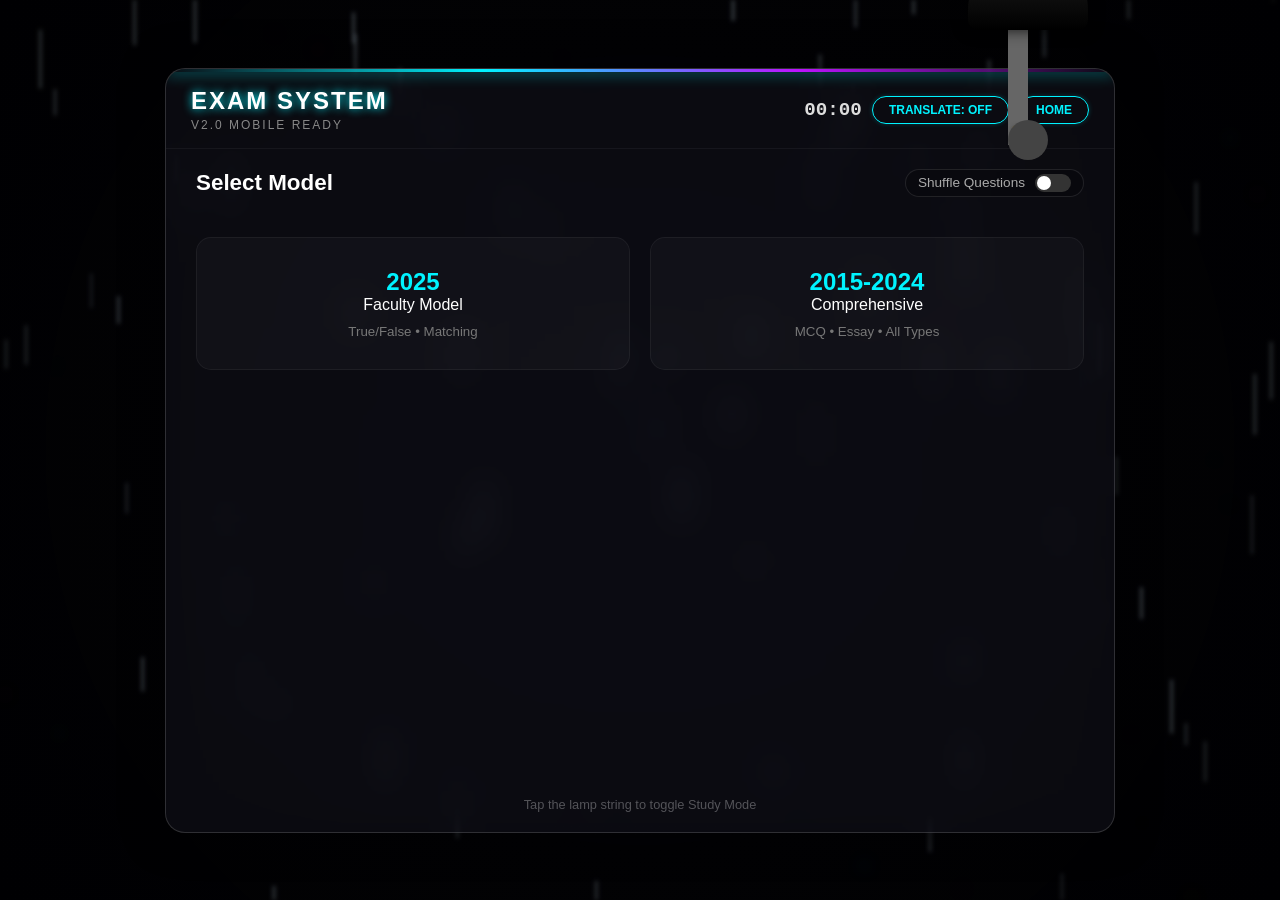
==== Questions.html @ c5ca527f "Questions.html" ====
<!DOCTYPE html>
<html lang="en">
<head>
    <meta charset="UTF-8">
    <meta name="viewport" content="width=device-width, initial-scale=1.0, maximum-scale=1.0, user-scalable=no">
    <title>System Analysis & Design - Ultimate Atmosphere</title>
    <style>
        /* --- VARIABLES & RESET --- */
        :root {
            --neon-blue: #00f3ff;
            --neon-purple: #bc13fe;
            --neon-red: #ff0055;
            --neon-green: #0aff68;
            --glass-bg: rgba(20, 20, 30, 0.5);
            --glass-border: rgba(255, 255, 255, 0.15);
            --text-color: #ffffff;
            --font-main: 'Segoe UI', Tahoma, Geneva, Verdana, sans-serif;
        }

        * {
            box-sizing: border-box;
            margin: 0;
            padding: 0;
            user-select: none;
            -webkit-tap-highlight-color: transparent;
        }

        body {
            background-color: #020205;
            color: var(--text-color);
            font-family: var(--font-main);
            overflow: hidden;
            height: 100vh;
            /* Fix for mobile address bar resize */
            height: 100dvh; 
            display: flex;
            justify-content: center;
            align-items: center;
        }

        /* --- BACKGROUND LAYERS --- */
        canvas {
            position: fixed;
            top: 0; left: 0;
            width: 100%; height: 100%;
        }
        #bgCanvas { z-index: 0; filter: blur(8px); }
        #rainCanvas { z-index: 1; pointer-events: none; filter: blur(2px) contrast(1.2); opacity: 0.8; mix-blend-mode: screen; }
        
        .window-tint {
            position: fixed; top: 0; left: 0; width: 100%; height: 100%;
            background: radial-gradient(circle at center, rgba(10, 10, 20, 0.2) 0%, rgba(0, 0, 0, 0.6) 100%);
            z-index: 2; pointer-events: none;
        }

        .study-light-overlay {
            position: fixed; top: 0; left: 0; width: 100%; height: 100%;
            background: radial-gradient(circle at 70% 30%, rgba(255, 200, 120, 0.15), transparent 60%);
            z-index: 3; pointer-events: none; opacity: 0; transition: opacity 1s ease; mix-blend-mode: overlay;
        }

        /* --- LAMP COMPONENT --- */
        .lamp-container {
            position: absolute;
            top: -50px; right: 15%;
            z-index: 1000;
            display: flex; flex-direction: column; align-items: center;
            transform-origin: top center;
            animation: swing 8s ease-in-out infinite;
            /* Transition for smooth mobile resize */
            transition: transform 0.3s ease, right 0.3s ease; 
        }

        @keyframes swing {
            0% { transform: rotate(0deg); }
            50% { transform: rotate(1.5deg); }
            100% { transform: rotate(0deg); }
        }

        .lamp-shade {
            width: 120px; height: 80px;
            background: linear-gradient(to bottom, #222, #000);
            border-radius: 60px 60px 10px 10px;
            box-shadow: 0 0 15px rgba(0,0,0,0.8);
            position: relative; z-index: 2;
        }

        .lamp-bulb {
            width: 40px; height: 40px;
            background: #444; border-radius: 50%;
            position: absolute; bottom: -15px; left: 50%;
            transform: translateX(-50%); transition: all 0.5s; z-index: 1;
        }

        .lamp-bulb.on { background: #ffebcc; box-shadow: 0 10px 80px 20px rgba(255, 200, 100, 0.5); }

        .pull-string {
            width: 2px; height: 120px; background: #666; margin-top: -5px;
            position: relative; cursor: pointer; transition: height 0.2s; z-index: 0;
            /* Increase hit area for mobile touch */
            padding: 0 10px; content-box: content-box; left: -10px;
        }
        .pull-string::before {
            content: ''; position: absolute; left: 10px; top: 0; width: 2px; height: 100%; background: #666;
        }

        .pull-knob {
            width: 12px; height: 20px; background: #b8860b;
            border-radius: 5px; position: absolute; bottom: 0; left: 50%;
            transform: translateX(-50%); box-shadow: 0 2px 5px rgba(0,0,0,0.5);
        }

        .pulling .pull-string::before { height: 140px; } /* Visual fix */

        /* --- MAIN UI CONTAINER --- */
        .glass-container {
            position: relative; z-index: 10;
            width: 90%; max-width: 950px;
            height: 85vh; max-height: 900px;
            background: var(--glass-bg);
            backdrop-filter: blur(15px); -webkit-backdrop-filter: blur(15px);
            border: 1px solid var(--glass-border);
            border-radius: 20px;
            box-shadow: 0 0 40px rgba(0, 0, 0, 0.5);
            display: flex; flex-direction: column;
            overflow: hidden; transition: all 0.8s ease;
        }

        .neon-line {
            width: 100%; height: 3px; flex-shrink: 0;
            background: linear-gradient(90deg, transparent, var(--neon-blue), var(--neon-purple), transparent);
            box-shadow: 0 0 15px var(--neon-blue); transition: all 0.8s ease;
        }

        /* HEADER */
        header {
            padding: 15px 25px;
            display: flex; justify-content: space-between; align-items: center;
            border-bottom: 1px solid rgba(255, 255, 255, 0.05);
            flex-shrink: 0; gap: 10px;
        }

        h1 { 
            font-size: 1.5rem; text-transform: uppercase; letter-spacing: 2px; 
            text-shadow: 0 0 10px var(--neon-blue); transition: all 0.8s; margin: 0;
        }

        .controls { display: flex; gap: 10px; align-items: center; flex-wrap: wrap; justify-content: flex-end; }

        .btn-neon {
            background: transparent; border: 1px solid var(--neon-blue); color: var(--neon-blue);
            padding: 6px 16px; border-radius: 50px; cursor: pointer; font-weight: bold;
            transition: 0.3s; text-transform: uppercase; font-size: 0.75rem; white-space: nowrap;
            box-shadow: 0 0 5px rgba(0, 243, 255, 0.2);
        }
        .btn-neon:active { transform: scale(0.95); } /* Mobile touch feedback */
        .btn-neon:hover { background: var(--neon-blue); color: #000; box-shadow: 0 0 20px var(--neon-blue); }

        /* CONTENT AREA */
        #app-content { 
            flex: 1; padding: 20px 30px; 
            overflow-y: auto; overflow-x: hidden; position: relative; 
            -webkit-overflow-scrolling: touch; /* Smooth scroll on iOS */
        }
        
        /* Menu Cards */
        .menu-grid { 
            display: grid; grid-template-columns: repeat(auto-fit, minmax(250px, 1fr)); 
            gap: 20px; margin-top: 30px; padding-bottom: 40px;
        }
        .exam-card {
            background: rgba(255, 255, 255, 0.03); padding: 30px 20px; border-radius: 15px;
            border: 1px solid rgba(255, 255, 255, 0.05); text-align: center; cursor: pointer;
            transition: all 0.4s ease;
        }
        .exam-card:active { transform: scale(0.98); background: rgba(255, 255, 255, 0.05); }

        /* Questions */
        .question-container {
            background: rgba(0, 0, 0, 0.4); padding: 20px; border-radius: 15px;
            border-left: 4px solid var(--neon-blue); margin-bottom: 20px;
            transition: all 0.5s;
        }
        .question-text { font-size: 1.2rem; margin-bottom: 20px; line-height: 1.5; font-weight: 300; }
        .options-grid { display: grid; gap: 12px; }
        .option-btn {
            background: rgba(255, 255, 255, 0.03); border: 1px solid rgba(255, 255, 255, 0.1);
            padding: 15px; border-radius: 10px; color: white; text-align: left; cursor: pointer;
            transition: 0.2s; font-size: 1rem; display: flex; align-items: center;
        }
        .option-btn:active { background: rgba(255, 255, 255, 0.1); }

        /* Terms & Toggle */
        .term-list { display: flex; flex-wrap: wrap; gap: 8px; margin-top: 15px; }
        .term-chip {
            background: rgba(0,0,0,0.6); border: 1px solid #444; color: #ddd;
            padding: 10px 16px; border-radius: 30px; cursor: pointer; font-size: 0.9rem;
        }
        
        .toggle-wrapper {
            display: flex; align-items: center; gap: 10px; color: #aaa; font-size: 0.85rem;
            border: 1px solid rgba(255,255,255,0.1); padding: 4px 12px; border-radius: 20px; background: rgba(0,0,0,0.2);
        }
        .toggle-switch {
            position: relative; width: 36px; height: 18px; background: #333; border-radius: 20px; cursor: pointer;
        }
        .toggle-switch::after {
            content: ''; position: absolute; top: 2px; left: 2px; width: 14px; height: 14px; background: #fff; border-radius: 50%; transition: 0.3s;
        }
        .toggle-switch.active { background: var(--neon-green); }
        .toggle-switch.active::after { left: 20px; }

        /* Results */
        .score-display { 
            font-size: clamp(3rem, 10vw, 5rem); /* Responsive Font Size */
            color: var(--neon-green); margin: 20px 0; font-weight: bold; 
            text-shadow: 0 0 30px rgba(10, 255, 104, 0.4);
        }
        
        /* Views & Animations */
        .view { display: none; animation: fadeIn 0.5s ease-out; }
        .view.active { display: flex; flex-direction: column; gap: 10px; height: 100%; }
        @keyframes fadeIn { from { opacity: 0; transform: translateY(10px); } to { opacity: 1; transform: translateY(0); } }
        
        /* Feedback Overlay */
        #feedback-area { 
            position: absolute; top: 0; left: 0; width: 100%; height: 100%; 
            pointer-events: none; display: flex; justify-content: center; align-items: center; z-index: 200; 
        }

        /* --- STUDY MODE OVERRIDES --- */
        body.study-mode .glass-container {
            background: rgba(40, 35, 30, 0.85);
            border-color: rgba(255, 200, 150, 0.3);
            box-shadow: 0 10px 50px rgba(0,0,0,0.5);
        }
        body.study-mode .question-container { border-left-color: #ffcc80; background: rgba(0, 0, 0, 0.5); }
        body.study-mode h1, body.study-mode h2 { color: #ffe0b2; text-shadow: 0 0 10px rgba(255, 100, 0, 0.3); }
        body.study-mode .btn-neon { border-color: #ffcc80; color: #ffcc80; }
        body.study-mode .neon-line { background: linear-gradient(90deg, transparent, #ffcc80, #ff6f00, transparent); box-shadow: 0 0 15px #ff6f00; }
        body.study-mode .study-light-overlay { opacity: 1; }

        /* ================= MOBILE OPTIMIZATION ================= */
        @media (max-width: 768px) {
            /* Adjust Container */
            .glass-container {
                width: 95%;
                height: 92dvh; /* Use dynamic viewport height */
                border-radius: 12px;
            }
            
            /* Adjust Header */
            header {
                flex-direction: column;
                align-items: stretch;
                padding: 15px;
                gap: 15px;
            }
            #page-title { text-align: center; }
            h1 { font-size: 1.3rem; }
            .controls { justify-content: center; }
            #timer { font-size: 1rem !important; }

            /* Move Lamp out of the way */
            .lamp-container {
                right: -10px;
                top: -60px;
                transform: scale(0.6); /* Smaller lamp */
            }
            @keyframes swing {
                0% { transform: scale(0.6) rotate(0deg); }
                50% { transform: scale(0.6) rotate(1.5deg); }
                100% { transform: scale(0.6) rotate(0deg); }
            }

            /* Content Padding */
            #app-content { padding: 15px; }

            /* Adjust Cards */
            .menu-grid { grid-template-columns: 1fr; gap: 15px; } /* Single column */

            /* Typography Scaling */
            .question-text { font-size: 1.1rem; }
            .translated-text { font-size: 0.95rem; }
            
            /* Buttons */
            .btn-neon { padding: 8px 12px; font-size: 0.7rem; }
            
            /* Specific fix for True/False buttons to fit */
            #options-area > div[style*="flex"] {
                gap: 10px !important;
            }
            #options-area > div[style*="flex"] .btn-neon {
                padding: 10px 20px !important;
                font-size: 1.1rem !important;
                flex: 1;
            }
        }
    </style>
</head>
<body>
    
    <canvas id="bgCanvas"></canvas> <canvas id="rainCanvas"></canvas> <div class="window-tint"></div> <div class="study-light-overlay"></div> 
    
    <div class="lamp-container" onclick="toggleLamp()">
        <div class="lamp-shade"></div>
        <div class="lamp-bulb" id="bulb"></div>
        <div class="pull-string" id="pullString">
            <div class="pull-knob"></div>
        </div>
    </div>

    <div class="glass-container" id="main-container">
        <div class="neon-line"></div>
        <header>
            <div id="page-title">
                <h1>Exam System</h1>
                <span style="font-size: 0.75rem; color: #888; letter-spacing: 2px;">V2.0 MOBILE READY</span>
            </div>
            <div class="controls">
                <div id="timer" style="font-family: 'Courier New', monospace; font-size: 1.2rem; font-weight:bold; color: #ddd;">00:00</div>
                <button class="btn-neon" id="translateBtn">TRANSLATE: OFF</button>
                <button class="btn-neon" id="homeBtn">HOME</button>
            </div>
        </header>

        <div id="app-content">
            <div id="view-menu" class="view active">
                <div style="display:flex; justify-content:space-between; align-items:center; flex-wrap:wrap; gap:10px;">
                    <h2 style="margin:0; font-size:1.4rem;">Select Model</h2>
                    <div class="toggle-wrapper" onclick="toggleShuffle()">
                        <span>Shuffle Questions</span>
                        <div class="toggle-switch" id="shuffleToggle"></div>
                    </div>
                </div>

                <div class="menu-grid">
                    <div class="exam-card" onclick="startExam('2025')">
                        <h2 style="color: var(--neon-blue);">2025</h2>
                        <p>Faculty Model</p>
                        <small style="color:#777; display:block; margin-top:10px;">True/False • Matching</small>
                    </div>
                    <div class="exam-card" onclick="startExam('2015-2024')">
                        <h2 style="color: var(--neon-blue);">2015-2024</h2>
                        <p>Comprehensive</p>
                        <small style="color:#777; display:block; margin-top:10px;">MCQ • Essay • All Types</small>
                    </div>
                </div>
                
                <div style="margin-top: auto; padding-top:20px; text-align: center; color: rgba(255,255,255,0.3); font-size: 0.8rem;">
                    <p>Tap the lamp string to toggle Study Mode</p>
                </div>
            </div>

            <div id="view-quiz" class="view">
                <div class="question-container">
                    <div id="q-counter" style="color: var(--neon-blue); margin-bottom: 15px; font-size: 0.8rem; letter-spacing: 1px;">QUESTION 1/10</div>
                    <h2 id="q-text" class="question-text">Loading...</h2>
                    <span id="q-translation" class="translated-text hidden" style="display:none; font-size: 1rem; color: #bbb; margin-top: 15px; font-style: italic; border-top: 1px dashed rgba(255,255,255,0.1); padding-top: 15px;"></span>
                    <div id="options-area" class="options-grid"></div>
                </div>
            </div>

            <div id="view-results" class="view">
                <div class="results-content" style="text-align: center; padding: 20px;">
                    <h1 style="letter-spacing: 5px; font-weight: 300; font-size: 1.5rem;">RESULTS</h1>
                    <div class="score-display" id="final-score">0%</div>
                    <p id="final-msg" style="font-size: 1.2rem; letter-spacing: 2px;">PERFORMANCE</p>
                    
                    <div style="display: flex; gap: 15px; justify-content: center; margin-top: 40px; flex-wrap: wrap;">
                        <button class="btn-neon" onclick="location.reload()">MAIN MENU</button>
                        <button class="btn-neon" onclick="restartShuffled()">RETAKE SHUFFLED</button>
                        <button class="btn-neon" onclick="reviewMistakes()">REVIEW MISTAKES</button>
                    </div>
                </div>
            </div>
        </div>
        <div id="feedback-area"></div>
    </div>

<script>
    /* ================= SYSTEM STATE ================= */
    const state = {
        currentExamId: null,
        currentQuestions: [],
        originalQuestions: [], 
        currentIndex: 0,
        score: 0,
        mistakes: [],
        translateMode: false,
        shuffleEnabled: false, 
        timerInterval: null,
        seconds: 0,
        studyMode: false
    };

    const DOM = {
        views: { menu: document.getElementById('view-menu'), quiz: document.getElementById('view-quiz'), results: document.getElementById('view-results') },
        qText: document.getElementById('q-text'), qTrans: document.getElementById('q-translation'),
        options: document.getElementById('options-area'), counter: document.getElementById('q-counter'),
        feedback: document.getElementById('feedback-area'), timer: document.getElementById('timer'),
        translateBtn: document.getElementById('translateBtn'), shuffleToggle: document.getElementById('shuffleToggle'),
        bulb: document.getElementById('bulb')
    };

    /* ================= BACKGROUND ANIMATIONS ================= */
    const bgCanvas = document.getElementById('bgCanvas');
    const bgCtx = bgCanvas.getContext('2d');
    const rainCanvas = document.getElementById('rainCanvas');
    const rainCtx = rainCanvas.getContext('2d');
    
    // Resize Handler
    function resizeCanvases() {
        bgCanvas.width = window.innerWidth; bgCanvas.height = window.innerHeight;
        rainCanvas.width = window.innerWidth; rainCanvas.height = window.innerHeight;
    }
    window.addEventListener('resize', resizeCanvases);
    resizeCanvases();

    // Fireflies Logic
    const fireflies = [];
    class Firefly {
        constructor() { this.init(); }
        init() {
            this.x = Math.random() * bgCanvas.width;
            this.y = Math.random() * bgCanvas.height;
            this.radius = Math.random() * 3 + 1; 
            this.speedX = (Math.random() - 0.5) * 0.5; 
            this.speedY = (Math.random() - 0.5) * 0.5;
            this.alpha = 0; this.fadingIn = true;
            this.maxAlpha = Math.random() * 0.6 + 0.2;
            this.color = ['255, 0, 85', '0, 243, 255', '10, 255, 104', '255, 204, 0'][Math.floor(Math.random() * 4)];
        }
        update() {
            this.x += this.speedX; this.y += this.speedY;
            if (this.fadingIn) { this.alpha += 0.005; if (this.alpha >= this.maxAlpha) this.fadingIn = false; } 
            else { this.alpha -= 0.005; if (this.alpha <= 0) this.init(); }
            if (this.x < 0) this.x = bgCanvas.width; if (this.x > bgCanvas.width) this.x = 0;
            if (this.y < 0) this.y = bgCanvas.height; if (this.y > bgCanvas.height) this.y = 0;
        }
        draw() {
            bgCtx.beginPath(); bgCtx.arc(this.x, this.y, this.radius, 0, Math.PI * 2);
            bgCtx.fillStyle = `rgba(${this.color}, ${this.alpha})`;
            bgCtx.shadowBlur = 10; bgCtx.shadowColor = `rgba(${this.color}, ${this.alpha})`; bgCtx.fill();
        }
    }
    for(let i=0; i<50; i++) fireflies.push(new Firefly());

    // Rain Logic
    const drops = [];
    class Drop {
        constructor() { this.reset(); this.y = Math.random() * rainCanvas.height; }
        reset() {
            this.x = Math.random() * rainCanvas.width;
            this.y = -50;
            this.speed = Math.random() * 10 + 20; 
            this.len = Math.random() * 40 + 20;   
            this.width = Math.random() * 2 + 1;   
        }
        fall() { this.y += this.speed; if (this.y > rainCanvas.height) this.reset(); }
        draw() {
            rainCtx.beginPath(); rainCtx.moveTo(this.x, this.y); rainCtx.lineTo(this.x, this.y + this.len);
            rainCtx.strokeStyle = 'rgba(200, 220, 255, 0.6)'; rainCtx.lineWidth = this.width; rainCtx.lineCap = 'round'; rainCtx.stroke();
        }
    }
    for(let i=0; i<80; i++) drops.push(new Drop()); 

    function animate() {
        bgCtx.clearRect(0, 0, bgCanvas.width, bgCanvas.height);
        rainCtx.clearRect(0, 0, rainCanvas.width, rainCanvas.height);
        fireflies.forEach(f => { f.update(); f.draw(); });
        drops.forEach(d => { d.fall(); d.draw(); });
        requestAnimationFrame(animate);
    }
    animate();

    /* ================= UI LOGIC ================= */
    
    function toggleShuffle() {
        state.shuffleEnabled = !state.shuffleEnabled;
        DOM.shuffleToggle.classList.toggle('active', state.shuffleEnabled);
    }

    function toggleLamp() {
        const container = document.querySelector('.lamp-container');
        container.classList.add('pulling');
        setTimeout(() => container.classList.remove('pulling'), 300);

        state.studyMode = !state.studyMode;
        if(state.studyMode) {
            DOM.bulb.classList.add('on');
            document.body.classList.add('study-mode');
        } else {
            DOM.bulb.classList.remove('on');
            document.body.classList.remove('study-mode');
        }
    }

    DOM.translateBtn.addEventListener('click', () => {
        state.translateMode = !state.translateMode;
        DOM.translateBtn.innerText = state.translateMode ? "TRANSLATE: ON" : "TRANSLATE: OFF";
        DOM.translateBtn.style.boxShadow = state.translateMode ? "0 0 15px var(--neon-green)" : "";
        DOM.translateBtn.style.color = state.translateMode ? "var(--neon-green)" : "var(--neon-blue)";
        if(state.currentExamId && DOM.views.quiz.classList.contains('active')) {
             DOM.qTrans.style.display = state.translateMode ? 'block' : 'none';
             DOM.qTrans.classList.toggle('hidden', !state.translateMode);
        }
    });

    document.getElementById('homeBtn').addEventListener('click', () => location.reload());

    function startTimer() {
        clearInterval(state.timerInterval);
        state.seconds = 0;
        state.timerInterval = setInterval(() => {
            state.seconds++;
            const m = Math.floor(state.seconds / 60).toString().padStart(2, '0');
            const s = (state.seconds % 60).toString().padStart(2, '0');
            DOM.timer.innerText = `${m}:${s}`;
        }, 1000);
    }

    function switchView(viewName) {
        Object.values(DOM.views).forEach(v => {
            v.classList.remove('active');
            v.style.display = 'none'; // Ensure fully hidden
        });
        DOM.views[viewName].style.display = 'flex';
        // Small timeout to allow display change before adding active class for animation
        setTimeout(() => DOM.views[viewName].classList.add('active'), 10);
    }

    function startExam(id) {
        state.currentExamId = id;
        const examData = EXAM_DB.find(e => e.id === id);
        if(!examData) return;
        
        state.originalQuestions = JSON.parse(JSON.stringify(examData.questions));
        state.currentQuestions = JSON.parse(JSON.stringify(examData.questions));
        
        if (state.shuffleEnabled) state.currentQuestions.sort(() => Math.random() - 0.5);

        state.currentIndex = 0; state.score = 0; state.mistakes = [];
        switchView('quiz'); startTimer(); renderQuestion();
    }

    function restartShuffled() {
        state.currentQuestions = [...state.originalQuestions].sort(() => Math.random() - 0.5);
        state.currentIndex = 0; state.score = 0; state.mistakes = [];
        switchView('quiz'); startTimer(); renderQuestion();
    }

    function renderQuestion() {
        if (state.currentIndex >= state.currentQuestions.length) { finishExam(); return; }
        const q = state.currentQuestions[state.currentIndex];
        
        DOM.qText.style.opacity = 0;
        setTimeout(() => { DOM.qText.innerHTML = q.q_en; DOM.qText.style.opacity = 1; }, 100);

        DOM.qTrans.innerHTML = q.q_ar;
        DOM.qTrans.style.display = state.translateMode ? 'block' : 'none';
        
        DOM.counter.innerText = `QUESTION ${state.currentIndex + 1} / ${state.currentQuestions.length}`;
        DOM.options.innerHTML = '';
        
        // Scroll to top of content on new question for mobile
        document.getElementById('app-content').scrollTop = 0;

        if (q.type === 'tf') renderTrueFalse(q);
        else if (q.type === 'mcq') renderMCQ(q);
        else if (q.type === 'match') renderMatching(q);
        else if (q.type === 'essay') renderEssay(q);
    }

    /* RENDER HELPERS */
    function renderTrueFalse(q) {
        const container = document.createElement('div');
        container.style.cssText = 'display:flex; gap:20px; justify-content:center; flex-wrap:wrap;';
        
        const btnTrue = document.createElement('button');
        btnTrue.className = 'btn-neon'; 
        btnTrue.style.cssText = 'border-color:var(--neon-green); color:var(--neon-green); font-size:1.5rem; padding:15px 40px;';
        btnTrue.innerText = 'TRUE'; 
        btnTrue.onclick = () => handleAnswer(true, q.correct);

        const btnFalse = document.createElement('button');
        btnFalse.className = 'btn-neon';
        btnFalse.style.cssText = 'border-color:var(--neon-red); color:var(--neon-red); font-size:1.5rem; padding:15px 40px;';
        btnFalse.innerText = 'FALSE'; 
        btnFalse.onclick = () => handleAnswer(false, q.correct);

        container.appendChild(btnTrue); container.appendChild(btnFalse);
        DOM.options.appendChild(container);
    }

    function renderMCQ(q) {
        q.options.forEach((optText, idx) => {
            const btn = document.createElement('button');
            btn.className = 'option-btn';
            btn.innerHTML = `<span style="color:var(--neon-blue); font-weight:bold; margin-right:10px;">${String.fromCharCode(65+idx)}.</span> ${optText}`;
            btn.onclick = () => handleAnswer(idx, q.correct);
            DOM.options.appendChild(btn);
        });
    }

    function renderMatching(q) {
        const container = document.createElement('div');
        container.className = 'term-list';
        const indices = q.options.map((_, i) => i).sort(() => Math.random() - 0.5);
        indices.forEach(realIndex => {
            const chip = document.createElement('div');
            chip.className = 'term-chip';
            chip.innerText = q.options[realIndex];
            chip.onclick = () => handleAnswer(realIndex, q.correct);
            container.appendChild(chip);
        });
        DOM.options.appendChild(container);
    }

    function renderEssay(q) {
        const btn = document.createElement('button');
        btn.className = 'btn-neon'; btn.innerText = 'SHOW ANSWER'; btn.style.width = '100%';
        btn.onclick = () => {
            btn.style.display = 'none';
            const answerBox = document.createElement('div');
            answerBox.style.animation = "fadeIn 0.5s";
            answerBox.innerHTML = `
                <div style="background:rgba(255,255,255,0.05); padding:15px; border-radius:10px; margin-bottom:20px; border:1px solid var(--neon-green);">
                    <h3 style="color:var(--neon-green); margin-bottom:10px; font-size:1rem;">CORRECT ANSWER:</h3>
                    <p style="line-height:1.6; color:#ddd; font-size:0.95rem;">${q.answer}</p>
                </div>
                <div style="display:flex; gap:10px; justify-content:center; flex-wrap:wrap;">
                    <button class="btn-neon" style="border-color:var(--neon-green); color:var(--neon-green)" onclick="handleAnswer(true, true)">I GOT IT</button>
                    <button class="btn-neon" style="border-color:var(--neon-red); color:var(--neon-red)" onclick="handleAnswer(false, true)">I MISSED IT</button>
                </div>`;
            DOM.options.appendChild(answerBox);
        };
        DOM.options.appendChild(btn);
    }

    function handleAnswer(userVal, correctVal) {
        const allBtns = DOM.options.querySelectorAll('button, .term-chip, .option-btn');
        allBtns.forEach(b => b.style.pointerEvents = 'none');
        
        const isCorrect = (userVal === correctVal);
        if (isCorrect) {
            state.score++;
            showFeedback("CORRECT", state.studyMode ? '#ffcc80' : 'var(--neon-green)');
        } else {
            state.mistakes.push(state.currentQuestions[state.currentIndex]);
            // Subtle shake effect
            document.getElementById('main-container').style.transform = "translateX(-5px)";
            setTimeout(() => document.getElementById('main-container').style.transform = "translateX(5px)", 50);
            setTimeout(() => document.getElementById('main-container').style.transform = "translateX(0)", 100);
            showFeedback("WRONG", "var(--neon-red)");
        }
        
        setTimeout(() => {
            state.currentIndex++;
            renderQuestion();
        }, 1200);
    }

    function showFeedback(text, color) {
        DOM.feedback.innerHTML = `<h1 style="font-size: clamp(3rem, 15vw, 6rem); color: ${color}; text-shadow: 0 0 50px ${color}; transform: rotate(-5deg); font-weight:900;">${text}</h1>`;
        DOM.feedback.animate([{opacity: 0, transform: 'scale(0.5)'}, {opacity: 1, transform: 'scale(1)'}, {opacity: 0, transform: 'scale(1.2)'}], {duration: 1000, easing: 'ease-out'});
        setTimeout(() => DOM.feedback.innerHTML = '', 1000);
    }

    function finishExam() {
        clearInterval(state.timerInterval);
        switchView('results');
        const pct = Math.round((state.score / state.currentQuestions.length) * 100);
        document.getElementById('final-score').innerText = `${pct}%`;
        const msg = pct >= 85 ? "EXCELLENT" : (pct >= 60 ? "GOOD JOB" : "STUDY HARDER");
        const msgEl = document.getElementById('final-msg');
        msgEl.innerText = msg;
        msgEl.style.color = pct >= 60 ? 'var(--neon-green)' : 'var(--neon-red)';
    }

    function reviewMistakes() {
        if(state.mistakes.length === 0) { alert("Perfect Score! No mistakes to review."); return; }
        state.currentQuestions = [...state.mistakes];
        state.currentIndex = 0; state.score = 0; state.mistakes = [];
        switchView('quiz'); renderQuestion();
        showFeedback("REVIEW", "var(--neon-purple)");
    }

    /* ================= DATABASE ================= */
    const KEY_TERMS_LIST = [
        "Agile Methodologies", "Use case", "Unified Modeling Language", "Use-case diagram", "Encapsulation", "State transition", "State", "Simple message", "Concrete class", "Simple design", "Event", "Multiplicity", "Object", "Operation", "Object class", "Refactoring", "Behavior", "Synchronous message", "Association", "Class diagram", "Sequence diagram", "Association role", "Aggregation", "Component diagram", "Actor", "Activation", "Abstract class", "Object diagram", "Project workbook", "Extranet", "Data store", "Project charter", "Systems implementation and operation", "DFD consistency", "Repository", "Resources", "Project management", "Scribe", "Process", "Systems development methodology", "Participatory design (PD)", "One-time cost", "Recurring cost", "Walkthrough", "Entity type", "Constraint", "Purpose", "Request for proposal (RFP)", "Level-0 diagram", "Binary relationship", "Work breakdown structure (WBS)", "Source/sink", "Network diagram", "Condition stubs", "Relationship"
    ];
    const getTermIndex = (term) => KEY_TERMS_LIST.indexOf(term);

    const EXAM_DB = [
        {
            id: '2025', title: 'Faculty 2025', questions: [
                { type: 'tf', q_en: "1. The Agile Methodologies focus on adaptive rather than predictive methodologies.", q_ar: "1. تركز منهجيات الأجايل (Agile) على المنهجيات التكيفية بدلاً من المنهجيات التنبؤية.", correct: true },
                { type: 'tf', q_en: "2. The Agile Methodologies focus on roles rather than people.", q_ar: "2. تركز منهجيات الأجايل على الأدوار بدلاً من الأشخاص.", correct: false },
                { type: 'tf', q_en: "3. An Agile or adaptive process is recommended if your project involves unpredictable or dynamic requirements.", q_ar: "3. يوصى بعملية أجايل أو عملية تكيفية إذا كان مشروعك يتضمن متطلبات غير متوقعة أو ديناميكية.", correct: true },
                { type: 'tf', q_en: "4. The Agile Methodologies thrives in a culture where people feel comfortable and empowered by having their roles defined by clear practices and procedures.", q_ar: "4. تزدهر منهجيات الأجايل في ثقافة يشعر فيها الناس بالراحة والتمكين من خلال تحديد أدوارهم بممارسات وإجراءات واضحة.", correct: false },
                { type: 'tf', q_en: "5. The object-oriented modelling approach provides the reusability of analysis, design, and programming results.", q_ar: "5. يوفر نهج النمذجة الموجهة للكائنات إمكانية إعادة استخدام نتائج التحليل والتصميم والبرمجة.", correct: true },
                { type: 'tf', q_en: "6. An object could be an artifact of the design process.", q_ar: "6. يمكن أن يكون الكائن نتاجاً لعملية التصميم.", correct: true },
                { type: 'tf', q_en: "7. The state of an object depends on its attribute values and links to other objects.", q_ar: "7. تعتمد حالة الكائن على قيم سماته وروابطه بالكائنات الأخرى.", correct: true },
                { type: 'tf', q_en: "8. The horizontal axis of the sequence diagram represents time, and the vertical axis represents the various participating objects.", q_ar: "8. يمثل المحور الأفقي لمخطط التتابع الوقت، ويمثل المحور الرأسي الكائنات المشاركة المختلفة.", correct: false },
                { type: 'tf', q_en: "9. A state is something that takes place at a certain point in time.", q_ar: "9. الحالة هي شيء يحدث في نقطة زمنية معينة.", correct: false },
                { type: 'tf', q_en: "10. An association is a relationship among object classes.", q_ar: "10. الرابطة (Association) هي علاقة بين فئات الكائنات.", correct: true },
                { type: 'match', options: KEY_TERMS_LIST, correct: getTermIndex("Agile Methodologies"), q_en: "Creating uncomplicated software and software components that work to solve the current problem rather than creating complicated software designed for a future that may not come.", q_ar: "إنشاء برمجيات ومكونات برمجية غير معقدة تعمل على حل المشكلة الحالية، بدلاً من إنشاء برمجيات معقدة مصممة لمستقبل قد لا يأتي أبداً." },
                { type: 'match', options: KEY_TERMS_LIST, correct: getTermIndex("Event"), q_en: "Something that takes place at a certain point in time; it is a noteworthy occurrence that triggers a state transition.", q_ar: "شيء يحدث في نقطة زمنية معينة؛ وهو حدث جدير بالملاحظة يتسبب في انتقال الحالة." },
                { type: 'match', options: KEY_TERMS_LIST, correct: getTermIndex("Object class"), q_en: "A set of objects that share a common structure and a common behavior.", q_ar: "مجموعة من الكائنات التي تشترك في بنية موحدة وسلوك مشترك." },
                { type: 'match', options: KEY_TERMS_LIST, correct: getTermIndex("Unified Modeling Language"), q_en: "A notation that allows the modeler to specify, visualize, and construct the artifacts of software systems, as well as business models.", q_ar: "تدوين يسمح للمصمم بتحديد وتصور وبناء عناصر أنظمة البرمجيات." },
                { type: 'match', options: KEY_TERMS_LIST, correct: getTermIndex("Association role"), q_en: "The end of an association where it connects to a class.", q_ar: "طرف الرابطة حيث تتصل بالفئة." },
                { type: 'match', options: KEY_TERMS_LIST, correct: getTermIndex("State transition"), q_en: "The changes in the attributes of an object or in the links an object has with other objects.", q_ar: "التغييرات التي تطرأ على سمات الكائن أو في الروابط التي يمتلكها مع كائنات أخرى." },
                { type: 'match', options: KEY_TERMS_LIST, correct: getTermIndex("Component diagram"), q_en: "A diagram that shows the software components or modules and their dependencies.", q_ar: "مخطط يظهر مكونات البرمجيات أو الوحدات النمطية واعتمادياتها." },
                { type: 'match', options: KEY_TERMS_LIST, correct: getTermIndex("Use case"), q_en: "A complete sequence of related actions initiated by an actor; it represents a specific way to use the system.", q_ar: "تسلسل كامل من الإجراءات المترابطة التي يبدأها ممثل؛ وهي تمثل طريقة محددة لاستخدام النظام." },
                { type: 'match', options: KEY_TERMS_LIST, correct: getTermIndex("Multiplicity"), q_en: "An indication of how many objects participate in a given relationship.", q_ar: "إشارة توضح عدد الكائنات التي تشارك في علاقة معينة." },
                { type: 'match', options: KEY_TERMS_LIST, correct: getTermIndex("Operation"), q_en: "A function or a service that is provided by all the instances of a class.", q_ar: "وظيفة أو خدمة يتم توفيرها بواسطة جميع نسخ الفئة الواحدة." },
                { type: 'match', options: KEY_TERMS_LIST, correct: getTermIndex("State"), q_en: "A condition that encompasses an object's properties (attributes and relationships) and the values those properties have.", q_ar: "شرط يشمل خصائص الكائن السمات والعلاقات والقيم التي تمتلكها تلك الخصائص في لحظة ما." },
                { type: 'match', options: KEY_TERMS_LIST, correct: getTermIndex("Class diagram"), q_en: "A diagram that shows the static structure of an object-oriented model: the object classes, their internal structure, and the relationships in which they participate.", q_ar: "مخطط يظهر الهيكل الثابت للنموذج الموجه للكائنات." },
                { type: 'match', options: KEY_TERMS_LIST, correct: getTermIndex("Abstract class"), q_en: "A class that has no direct instances but whose descendants may have direct instances.", q_ar: "فئة لا يمكن إنشاء نسخ منها مباشرة، ولكن الفئات الوارثة منها يمكن أن يكون لها نسخ." },
                { type: 'match', options: KEY_TERMS_LIST, correct: getTermIndex("Simple message"), q_en: "A message that transfers control from the sender to the recipient without describing the details of the communication.", q_ar: "رسالة تنقل التحكم من المرسل إلى المستقبل دون وصف تفاصيل الاتصال." },
                { type: 'match', options: KEY_TERMS_LIST, correct: getTermIndex("Sequence diagram"), q_en: "A depiction of the interactions among objects during a certain period of time.", q_ar: "تصوير للتفاعلات التي تحدث بين الكائنات خلال فترة زمنية معينة." }
            ]
        },
        {
            id: '2015-2024', title: 'Comprehensive 2015-2024', questions: [
                { type: 'tf', q_en: "1. Application software designed to process data and support users in an organization.", q_ar: "1. البرمجيات التطبيقية (Application Software) هي التي تصمم لمعالجة البيانات ودعم المستخدمين في المنظمة.", correct: true },
                { type: 'tf', q_en: "2. In Joint application design (JAD), requirements are collected by using interview, observations.", q_ar: "2. في تصميم التطبيقات المشترك JAD يتم جمع المتطلبات عبر المقابلات والملاحظة.", correct: false },
                { type: 'tf', q_en: "3. Rapid application development (RAD) is a structured process in which users, managers, and analysts work together for several days in a series of intensive meetings.", q_ar: "3. التطوير السريع RAD هو عملية يجتمع فيها المستخدمون والمديرون لأيام في اجتماعات مكثفة.", correct: false },
                { type: 'tf', q_en: "4. Cloud computing, is The practice of turning over responsibility of some or all of an organization's information systems applications and operations to an outside firm.", q_ar: "4. الحوسبة السحابية هي ممارسة تسليم مسؤولية إدارة أنظمة وعمليات المنظمة لشركة خارجية.", correct: false },
                { type: 'tf', q_en: "5. Slack time is the amount of time that an activity can be delayed without delaying the project.", q_ar: "5. وقت الركود هو مقدار الوقت الذي يمكن فيه تأخير نشاط ما دون أن يتسبب ذلك في تأخير المشروع ككل.", correct: true },
                { type: 'tf', q_en: "6. Baseline project plan (BPP) is a document prepared for the customer that describes what the project will deliver and outlines generally at a high level all work required to complete the project.", q_ar: "6. خطة المشروع الأساسية BPP هي وثيقة تعد للعميل تصف العمل بشكل عام وعلى مستوى عال.", correct: false },
                { type: 'tf', q_en: "7. Walkthrough is a strategy in systems analysis and design in which the project is reviewed after each phase and continuation of the project is rejustified in each of these reviews.", q_ar: "7. المراجعة التفصيلية Walkthrough هي استراتيجية يتم فيها مراجعة استمرار المشروع بعد كل مرحلة.", correct: false },
                { type: 'mcq', q_en: "1. Gantt chart can be defined as:", q_ar: "1. يمكن تعريف مخطط جانت بأنه:", options: ["A diagram that depicts project tasks...", "A graphical representation of a project that shows each task activity as a horizontal bar...", "All of the above"], correct: 1 },
                { type: 'mcq', q_en: "2. The definition of a COCOMO can be stated as:", q_ar: "2. تعريف كوكومو هو:", options: ["A technique that uses optimistic...", "A technique for estimating a software project's size and cost.", "All of the above"], correct: 1 },
                { type: 'mcq', q_en: "3. The process of breaking the description of a system down into small components, is generally referred to as:", q_ar: "3. عملية تقسيم وصف النظام إلى مكونات صغيرة تسمى عموما:", options: ["Decomposition", "Coupling", "Modularity"], correct: 0 },
                { type: 'mcq', q_en: "4. An approaches to systems development that focus on adaptive methodologies, people instead of roles... is referred to as:", q_ar: "4. نهج لتطوير النظم يركز على المنهجيات المتكيفية والأشخاص بدلا من الأدوار يشار إليه بـ:", options: ["Prototyping", "CASE", "JAD", "None of the above (Agile)"], correct: 3 },
                { type: 'mcq', q_en: "5. The context diagram is referred to as:", q_ar: "5. يشار إلى مخطط السياق بأنه:", options: ["A data-flow diagram... high level of detail", "A data-flow diagram of the scope... shows system boundaries", "All of the above"], correct: 1 },
                { type: 'mcq', q_en: "6. A Network diagrams shows:", q_ar: "6. يوضح مخطط الشبكة:", options: ["The duration of tasks", "The sequence dependencies between tasks", "All of the above"], correct: 1 },
                { type: 'mcq', q_en: "7. Questions in interviews and on questionnaires that have no prespecified answers can be stated as:", q_ar: "7. الأسئلة في المقابلات والاستبيانات التي ليس لها إجابات محددة مسبقا تسمى:", options: ["Close-ended questions", "Open-ended questions", "None of the above"], correct: 1 },
                { type: 'mcq', q_en: "8. The overall goal or function of a system:", q_ar: "8. الهدف العام أو الوظيفة للنظام يسمى:", options: ["Constraint", "Purpose", "None of the above"], correct: 1 },
                { type: 'mcq', q_en: "9. Reuse is the use of previously written software resources... characterized by:", q_ar: "9. إعادة الاستخدام هي استخدام موارد برمجية سابقة... وتتميز بـ:", options: ["Increase programmer productivity", "Higher-quality software", "Decreasing maintenance costs", "All of the above"], correct: 3 },
                { type: 'mcq', q_en: "10. Prototyping can be stated as:", q_ar: "10. يمكن تعريف النمذجة الأولية بأنها:", options: ["A document provided to vendors...", "A structured process... intensive meetings", "None of the above (Building scaled-down version)"], correct: 2 },
                { type: 'mcq', q_en: "11. The definition of a PERT can be stated as:", q_ar: "11. يمكن تعريف تقنية بيرت بأنها:", options: ["A technique that uses optimistic, pessimistic, and realistic time estimates...", "A technique for estimating... size and cost", "All of the above"], correct: 0 },
                { type: 'mcq', q_en: "12. Dividing a system up into chunks or modules of a relatively uniform size, is generally referred to as:", q_ar: "12. تقسيم النظام إلى قطع أو وحدات ذات حجم متجانس نسبيا يشار إليه عموما بـ:", options: ["Decomposition", "Coupling", "Modularity"], correct: 2 },
                { type: 'mcq', q_en: "13. A structured process in which users, managers, and analysts work together for several days in intensive meetings...:", q_ar: "13. عملية منظمة يعمل فيها المستخدمون والمديرون والمحللون معا لعدة أيام في اجتماعات مكثفة:", options: ["Prototyping", "CASE", "Joint application design (JAD)"], correct: 2 },
                { type: 'mcq', q_en: "14. Informal system:", q_ar: "14. النظام غير الرسمي:", options: ["The way a system actually works", "The official way a system works...", "None of the above"], correct: 0 },
                { type: 'mcq', q_en: "15. The main goal of project management is to:", q_ar: "15. الهدف الرئيسي لإدارة المشاريع هو:", options: ["Ensure... meet customer expectations", "Delivering within budget/time", "All of above"], correct: 2 },
                { type: 'mcq', q_en: "16. The definition of a system can be stated as:", q_ar: "16. يمكن ذكر تعريف النظام كـ:", options: ["Methodology for obtaining utilization...", "Irreducible part...", "An interrelated set of components working together for some purpose"], correct: 2 },
                { type: 'mcq', q_en: "17. Dividing the project into manageable tasks (WBS) can be prepared in:", q_ar: "17. تقسيم المشروع إلى مهام قابلة للإدارة (WBS) يتم إعداده في:", options: ["Planning phase", "Initiating phase", "All of the above"], correct: 0 },
                { type: 'mcq', q_en: "18. Questions... that ask those responding to choose from among a set of specified responses:", q_ar: "18. الأسئلة التي تطلب من المستجيب الاختيار من مجموعة ردود محددة:", options: ["Closed-ended questions", "Open-ended questions", "None of the above"], correct: 0 },
                { type: 'mcq', q_en: "19. Establishing a relationship with the customer, in which phase... can be done:", q_ar: "19. تأسيس العلاقة مع العميل يتم في مرحلة:", options: ["Planning", "Initiating", "All of the above"], correct: 1 },
                { type: 'mcq', q_en: "20. A systems development approach that originated in [Northern Europe]... users are central focus:", q_ar: "20. نهج لتطوير النظم نشأ في شمال أوروبا... التركيز المركزي على المستخدمين:", options: ["Participatory design (PD)", "Agile Methodologies", "JAD"], correct: 0 },
                { type: 'mcq', q_en: "21. A limit to what a system can accomplish is referred to as:", q_ar: "21. الحد الذي يمنع النظام من تحقيق شيء ما يشار إليه بـ:", options: ["Interface", "Constraint", "Boundary"], correct: 1 },
                { type: 'mcq', q_en: "22. The major goal of systems analysis and design is to:", q_ar: "22. الهدف الرئيسي لتحليل وتصميم النظم هو:", options: ["Meet customer expectations", "Within budget/time", "Improve organizational systems"], correct: 2 },
                { type: 'mcq', q_en: "23. Enterprise resource planning (ERP) systems, is a system that:", q_ar: "23. أنظمة تخطيط موارد المؤسسات (ERP) هي نظام:", options: ["Utilization of information...", "Integrates individual traditional business functions into a series of modules...", "All of the above"], correct: 1 },
                { type: 'mcq', q_en: "24. Deliverable, is generally referred to as:", q_ar: "24. يشار إلى التسليمات عموما بأنها:", options: ["Prototyping", "Controlled process...", "An end product in a phase"], correct: 2 },
                { type: 'mcq', q_en: "25. Incremental commitment is a strategy... in which the project is:", q_ar: "25. الالتزام التزايدي هو استراتيجية يتم فيها:", options: ["Reviewed after each phase", "Continuation is rejustified", "All of the above"], correct: 2 },
                { type: 'mcq', q_en: "26. Scribe is the person who:", q_ar: "26. المدوّن هو الشخص الذي:", options: ["Plans and leads JAD...", "Works as described...", "None of the above (Person who makes detailed notes)"], correct: 2 },
                { type: 'mcq', q_en: "27. The form is:", q_ar: "27. النموذج هو:", options: ["A business document that contains only predefined data... passive", "...based on one database record", "All of the above"], correct: 0 },
                { type: 'match', options: KEY_TERMS_LIST, correct: getTermIndex("Participatory design (PD)"), q_en: "A systems development approach that originated in northern Europe, in which users and the improvement of their work lives are the central focus.", q_ar: "نهج لتطوير النظم نشأ في شمال أوروبا حيث يكون المستخدمون وتحسين حياتهم العملية هو التركيز الأساسي." },
                { type: 'match', options: KEY_TERMS_LIST, correct: getTermIndex("Systems implementation and operation"), q_en: "Final phase of the SDLC, in which the information system is coded, tested, and installed in the organization.", q_ar: "المرحلة الأخيرة من دورة حياة تطوير النظم حيث يتم كتابة كود النظام واختباره وتثبيته في المنظمة." },
                { type: 'match', options: KEY_TERMS_LIST, correct: getTermIndex("Project management"), q_en: "A controlled process of initiating, planning, executing, and closing down a project.", q_ar: "عملية محكمة للبدء والتخطيط والتنفيذ وإغلاق المشروع." },
                { type: 'match', options: KEY_TERMS_LIST, correct: getTermIndex("Repository"), q_en: "A centralized database that contains all diagrams, forms and report definitions, data structures, etc.", q_ar: "قاعدة بيانات مركزية تحتوي على جميع المخططات والنماذج وتعاريف التقارير وهياكل البيانات." },
                { type: 'match', options: KEY_TERMS_LIST, correct: getTermIndex("Project workbook"), q_en: "An online or hard-copy repository for all project correspondence, inputs, outputs, deliverables.", q_ar: "مستودع عبر الإنترنت أو نسخة ورقية لجميع مراسلات المشروع والمدخلات والمخرجات." },
                { type: 'match', options: KEY_TERMS_LIST, correct: getTermIndex("Resources"), q_en: "Any person, group of people, piece of equipment, or material used in accomplishing an activity.", q_ar: "أي شخص أو مجموعة أشخاص أو قطعة من المعدات أو المواد المستخدمة في إنجاز نشاط ما." },
                { type: 'match', options: KEY_TERMS_LIST, correct: getTermIndex("Project charter"), q_en: "A short document prepared for the customer during project initiation that describes what the project will deliver.", q_ar: "وثيقة قصيرة يتم إعدادها للعميل أثناء بدء المشروع تصف ما سيقدمه المشروع وتحدد بشكل عام العمل المطلوب." },
                { type: 'match', options: KEY_TERMS_LIST, correct: getTermIndex("Extranet"), q_en: "Internet-based communication to support business-to-business activities.", q_ar: "الاتصالات القائمة على الإنترنت لدعم الأنشطة التجارية بين الشركات." },
                { type: 'match', options: KEY_TERMS_LIST, correct: getTermIndex("Recurring cost"), q_en: "A cost resulting from the ongoing evolution and use of the system.", q_ar: "تكلفة ناتجة عن التطور المستمر واستخدام النظام." },
                { type: 'match', options: KEY_TERMS_LIST, correct: getTermIndex("One-time cost"), q_en: "A cost associated with project initiation and development, or system start-up.", q_ar: "تكلفة مرتبطة ببدء المشروع وتطويره أو بدء تشغيل النظام." },
                { type: 'match', options: KEY_TERMS_LIST, correct: getTermIndex("Scribe"), q_en: "The person who makes detailed notes of the happenings at a joint application design (JAD) session.", q_ar: "الشخص الذي يقوم بتدوين ملاحظات تفصيلية للأحداث في جلسة تصميم التطبيقات المشتركة." },
                { type: 'match', options: KEY_TERMS_LIST, correct: getTermIndex("Data store"), q_en: "Data at rest, which may take the form of many different physical representations.", q_ar: "البيانات في حالة سكون والتي قد تأخذ شكل العديد من التمثيلات المادية المختلفة." },
                { type: 'match', options: KEY_TERMS_LIST, correct: getTermIndex("DFD consistency"), q_en: "The extent to which information contained on one level of a set of nested data-flow diagrams is also included on other levels.", q_ar: "المدى الذي تكون فيه المعلومات الواردة في مستوى واحد من مخططات تدفق البيانات مضمنة أيضاً في مستويات أخرى." },
                { type: 'match', options: KEY_TERMS_LIST, correct: getTermIndex("Systems development methodology"), q_en: "A standard process followed in an organization to conduct all the steps necessary to analyze, design, implement, and maintain information systems.", q_ar: "عملية قياسية متبعة في منظمة لإجراء جميع الخطوات اللازمة لتحليل وتصميم وتنفيذ وصيانة نظم المعلومات." },
                { type: 'match', options: KEY_TERMS_LIST, correct: getTermIndex("Process"), q_en: "The work or actions performed on data so that they are transformed, stored, or distributed.", q_ar: "العمل أو الإجراءات التي يتم تنفيذها على البيانات بحيث يتم تحويلها أو تخزينها أو توزيعها." },
                { type: 'match', options: KEY_TERMS_LIST, correct: getTermIndex("Constraint"), q_en: "A limit to what a system can accomplish.", q_ar: "حد لما يمكن للنظام تحقيقه أو إنجازه." },
                { type: 'match', options: KEY_TERMS_LIST, correct: getTermIndex("Purpose"), q_en: "The overall goal or function of a system.", q_ar: "الهدف العام أو الوظيفة الأساسية للنظام." },
                { type: 'match', options: KEY_TERMS_LIST, correct: getTermIndex("Request for proposal (RFP)"), q_en: "A document provided to vendors to ask them to propose hardware and system software that will meet the requirements of your new system.", q_ar: "وثيقة تقدم للبائعين لطلب اقتراحاتهم للأجهزة والبرامج التي ستلبي متطلبات نظامك الجديد." },
                { type: 'match', options: KEY_TERMS_LIST, correct: getTermIndex("Network diagram"), q_en: "A diagram that depicts project tasks and their interrelationships.", q_ar: "مخطط يصور مهام المشروع والعلاقات المتبادلة بينها." },
                { type: 'match', options: KEY_TERMS_LIST, correct: getTermIndex("Work breakdown structure (WBS)"), q_en: "The process of dividing the project into manageable tasks and logically ordering them to ensure a smooth evolution between tasks.", q_ar: "عملية تقسيم المشروع إلى مهام قابلة للإدارة وترتيبها منطقياً لضمان سير العمل بسلاسة." },
                { type: 'match', options: KEY_TERMS_LIST, correct: getTermIndex("Walkthrough"), q_en: "A peer group review of any product created during the systems development process.", q_ar: "مراجعة جماعية من الزملاء لأي منتج تم إنشاؤه أثناء عملية تطوير النظم." },
                { type: 'match', options: KEY_TERMS_LIST, correct: getTermIndex("Condition stubs"), q_en: "That part of a decision table that lists the conditions relevant to the decision.", q_ar: "ذلك الجزء من جدول القرارات الذي يسرد الشروط ذات الصلة بالقرار." },
                { type: 'match', options: KEY_TERMS_LIST, correct: getTermIndex("Level-0 diagram"), q_en: "A data-flow diagram that represents a system's major processes, data flows, and data stores at a high level of detail.", q_ar: "مخطط تدفق بيانات يمثل العمليات الرئيسية ومخازن البيانات في النظام بتفصيل عال." },
                { type: 'match', options: KEY_TERMS_LIST, correct: getTermIndex("Source/sink"), q_en: "The origin and/or destination of data; sometimes referred to as external entities.", q_ar: "أصل أو وجهة البيانات ويشار إليها أحياناً بالكيانات الخارجية." },
                { type: 'match', options: KEY_TERMS_LIST, correct: getTermIndex("Binary relationship"), q_en: "A relationship between instances of two entity types.", q_ar: "علاقة بين حالات من نوعين من الكيانات." },
                { type: 'match', options: KEY_TERMS_LIST, correct: getTermIndex("Entity type"), q_en: "A collection of entities that share common properties or characteristics.", q_ar: "مجموعة من الكيانات التي تشترك في خصائص أو صفات مشتركة." },
                { type: 'match', options: KEY_TERMS_LIST, correct: getTermIndex("Relationship"), q_en: "An association between the instances of one or more entity types that is of interest to the organization.", q_ar: "ارتباط بين حالات واحد أو أكثر من أنواع الكيانات التي تهم المنظمة." },
                { type: 'essay', q_en: "Q1) Mention the different phases in the systems development life cycle (SDLC)?", q_ar: "س1) اذكر المراحل المختلفة في دورة حياة تطوير النظم (SDLC)؟", answer: "<strong style='color:var(--neon-blue)'>1. Planning</strong> (التخطيط)<br><strong style='color:var(--neon-blue)'>2. Analysis</strong> (التحليل)<br><strong style='color:var(--neon-blue)'>3. Design</strong> (التصميم)<br><strong style='color:var(--neon-blue)'>4. Implementation</strong> (التنفيذ)<br><strong style='color:var(--neon-blue)'>5. Maintenance</strong> (الصيانة)" },
                { type: 'essay', q_en: "Q2) Mention the common skills and activities of a project manager. Which skill do you think is most important? Why?", q_ar: "س2) اذكر المهارات والأنشطة الشائعة لمدير المشروع. أي مهارة تعتقد أنها الأكثر أهمية؟ ولماذا؟", answer: "<strong>Common Skills:</strong> Leadership, Communication, Conflict Management, Team Building.<br><strong>Most Important:</strong> <span style='color:var(--neon-green)'>Communication</span>.<br><strong>Why?</strong> Because 90% of a project manager's job is communicating with the team and stakeholders." },
                { type: 'essay', q_en: "Q3) Describe the activities performed by the project manager during project closedown.", q_ar: "س3) صف الأنشطة التي يقوم بها مدير المشروع أثناء إغلاق المشروع.", answer: "1. <strong>Closing the project:</strong> Terminating contracts and releasing resources.<br>2. <strong>Post-project reviews:</strong> Identifying lessons learned.<br>3. <strong>Closing customer contract:</strong> Getting final sign-off from the customer." },
                { type: 'essay', q_en: "Q4) Describe and compare the six sources of software?", q_ar: "س4) صف وقارن بين المصادر الستة للبرمجيات؟", answer: "1. <strong>IT Services Firm:</strong> Custom and tailored solutions, but expensive.<br>2. <strong>Packaged Software:</strong> Ready-made (off-the-shelf), cheap, and fast.<br>3. <strong>Enterprise Solutions (ERP):</strong> Integrated systems for the whole organization (e.g., SAP).<br>4. <strong>Cloud Computing:</strong> Renting software online (SaaS), flexible and pay-per-use.<br>5. <strong>Open Source:</strong> Free source code, modifiable (e.g., Linux).<br>6. <strong>In-House Development:</strong> Built internally by the company's own staff." }
            ]
        }
    ];
    
    console.log("System Ready - Ultimate v2.0 Mobile Optimized");
</script>
</body>
</html>
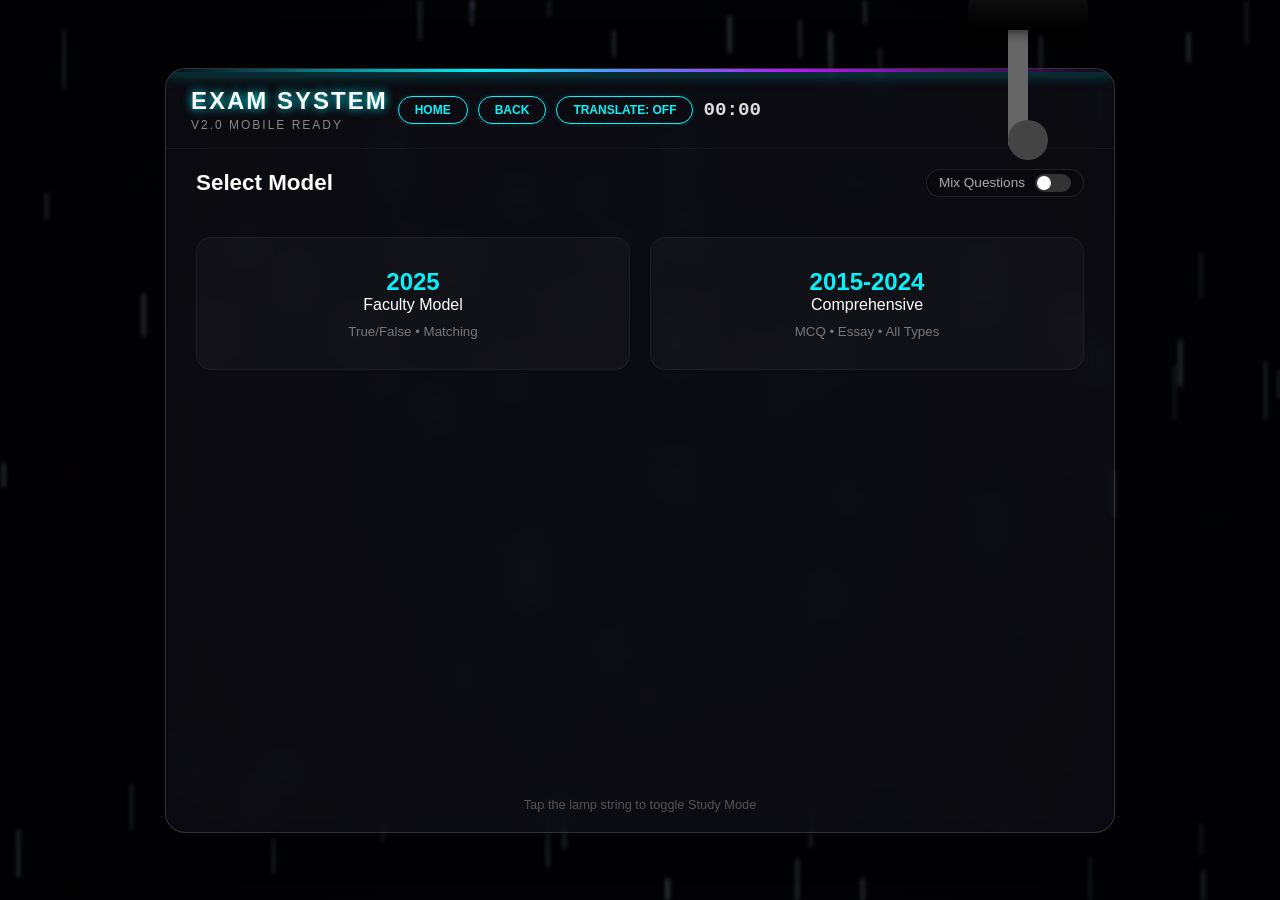
==== commit d7ac958d: "Questions.html" ====
--- a/Questions.html
+++ b/Questions.html
@@ -135,7 +135,7 @@
         /* HEADER */
         header {
             padding: 15px 25px;
-            display: flex; justify-content: space-between; align-items: center;
+            display: flex; justify-content: flex-start; align-items: center;
             border-bottom: 1px solid rgba(255, 255, 255, 0.05);
             flex-shrink: 0; gap: 10px;
         }
@@ -145,7 +145,7 @@
             text-shadow: 0 0 10px var(--neon-blue); transition: all 0.8s; margin: 0;
         }
 
-        .controls { display: flex; gap: 10px; align-items: center; flex-wrap: wrap; justify-content: flex-end; }
+        .controls { display: flex; gap: 10px; align-items: center; flex-wrap: wrap; justify-content: flex-start; }
 
         .btn-neon {
             background: transparent; border: 1px solid var(--neon-blue); color: var(--neon-blue);
@@ -317,11 +317,12 @@
                 <h1>Exam System</h1>
                 <span style="font-size: 0.75rem; color: #888; letter-spacing: 2px;">V2.0 MOBILE READY</span>
             </div>
-            <div class="controls">
-                <div id="timer" style="font-family: 'Courier New', monospace; font-size: 1.2rem; font-weight:bold; color: #ddd;">00:00</div>
-                <button class="btn-neon" id="translateBtn">TRANSLATE: OFF</button>
-                <button class="btn-neon" id="homeBtn">HOME</button>
-            </div>
+        <div class="controls">
+            <a href="index.html" class="btn-neon" style="text-decoration: none; display: flex; align-items: center;">HOME</a>
+            <button class="btn-neon" id="homeBtn">BACK</button>
+            <button class="btn-neon" id="translateBtn">TRANSLATE: OFF</button>
+            <div id="timer" style="font-family: 'Courier New', monospace; font-size: 1.2rem; font-weight:bold; color: #ddd;">00:00</div>
+        </div>
         </header>
 
         <div id="app-content">
@@ -329,7 +330,7 @@
                 <div style="display:flex; justify-content:space-between; align-items:center; flex-wrap:wrap; gap:10px;">
                     <h2 style="margin:0; font-size:1.4rem;">Select Model</h2>
                     <div class="toggle-wrapper" onclick="toggleShuffle()">
-                        <span>Shuffle Questions</span>
+                        <span>Mix Questions</span>
                         <div class="toggle-switch" id="shuffleToggle"></div>
                     </div>
                 </div>
